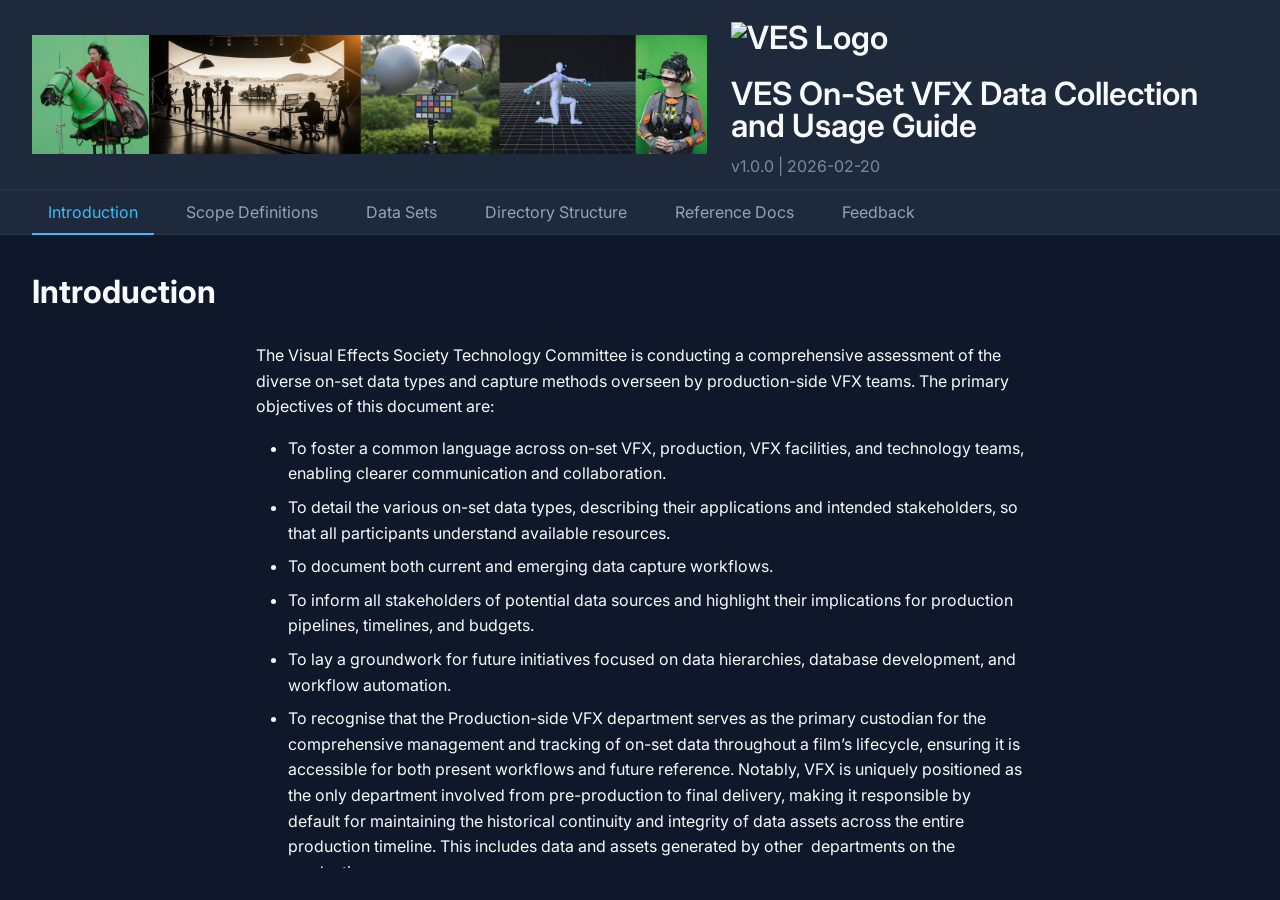
==== dashboard/index.html @ 569e851d "Adding Banner. Signed-off-by: Sam.Richards@taurich.org <Sam.Richards@taurich.org>" ====
<!DOCTYPE html>
<html lang="en">

<head>
    <meta charset="UTF-8">
    <meta name="viewport" content="width=device-width, initial-scale=1.0">
    <title>On-Set Data Specs</title>
    <link rel="icon" href="https://vesglobal.org/wp-content/uploads/2020/09/cropped-favicon-512-1-32x32.png"
        sizes="32x32" />
    <link rel="preconnect" href="https://fonts.googleapis.com">
    <link rel="preconnect" href="https://fonts.gstatic.com" crossorigin>
    <link href="https://fonts.googleapis.com/css2?family=Inter:wght@300;400;500;600&display=swap" rel="stylesheet">
    <link rel="stylesheet" href="styles.css?v=16">
</head>

<body>
    <header class="site-header">
        <div class="header-content">
            <img src="ves-banner.png" alt="VES Banner" class="header-banner">
            <h1><img height=40 src="ves-logo.png" alt="VES Logo" class="header-logo"> VES On-Set VFX Data Collection and
                Usage Guide <span id="version-info" class="version-info"></span></h1>
        </div>
    </header>

    <div class="tab-bar-container"
        style="background: var(--sidebar-bg); border-bottom: 1px solid var(--border-color); padding: 0 2rem;">
        <nav class="tab-nav" style="margin-bottom: 0; border-bottom: none;">
            <button class="tab-btn active" data-tab="Introduction">Introduction</button>
            <button class="tab-btn" data-tab="Scope Definitions">Scope Definitions</button>
            <button class="tab-btn" data-tab="Data Sets">Data Sets</button>
            <button class="tab-btn" data-tab="Directory Structure">Directory Structure</button>
            <button class="tab-btn" data-tab="Reference Docs">Reference Docs</button>
            <button class="tab-btn" data-tab="Feedback">Feedback</button>
        </nav>
    </div>

    <div class="app-container">
        <aside class="sidebar" id="sidebar">
            <div class="logo">
                <!-- <h1>On-Set Specs</h1> removed as per feedback -->
            </div>

            <div class="sidebar-header">
                <h2>Filters</h2>
                <div class="sidebar-actions">
                    <button id="reset-filters-btn" class="reset-btn" aria-label="Reset filters">Reset</button>
                    <button id="mobile-filter-close-btn" class="action-btn mobile-only"
                        aria-label="Close filters">Apply</button>
                </div>
            </div>

            <div id="filter-container">
                <div class="filter-section">
                    <h3>VFX Types</h3>
                    <div id="vfx-type-filters" class="filter-group">
                        <!-- Checkboxes injected by JS -->
                    </div>
                </div>

                <div class="filter-section">
                    <h3>Scope</h3>
                    <div id="scope-filters" class="filter-group">
                        <!-- Checkboxes injected by JS -->
                    </div>
                </div>

                <div class="filter-section">
                    <h3>Creators</h3>
                    <div id="creator-filters" class="filter-group">
                        <!-- Checkboxes injected by JS -->
                    </div>
                </div>

                <div class="filter-section">
                    <h3>Consumers</h3>
                    <div id="consumer-filters" class="filter-group">
                        <!-- Checkboxes injected by JS -->
                    </div>
                </div>
            </div>
        </aside>

        <main class="main-content">
            <!-- Tab Nav moved up -->

            <header class="top-bar" id="specs-header">
                <input type="text" id="search-input" placeholder="Search specs...">
                <div class="stats" id="stats-display">Showing all items</div>
                <button id="mobile-filter-btn" class="action-btn mobile-only hidden" aria-label="Filters">
                    <svg xmlns="http://www.w3.org/2000/svg" width="20" height="20" viewBox="0 0 24 24" fill="none"
                        stroke="currentColor" stroke-width="2" stroke-linecap="round" stroke-linejoin="round">
                        <polygon points="22 3 2 3 10 12.46 10 19 14 21 14 12.46 22 3"></polygon>
                    </svg>
                    <span style="margin-left: 8px;">Filters</span>
                </button>
                <button id="print-btn" class="action-btn" aria-label="Print">
                    <svg xmlns="http://www.w3.org/2000/svg" width="20" height="20" viewBox="0 0 24 24" fill="none"
                        stroke="currentColor" stroke-width="2" stroke-linecap="round" stroke-linejoin="round">
                        <polyline points="6 9 6 2 18 2 18 9"></polyline>
                        <path d="M6 18H4a2 2 0 0 1-2-2v-5a2 2 0 0 1 2-2h16a2 2 0 0 1 2 2v5a2 2 0 0 1-2 2h-2"></path>
                        <rect x="6" y="14" width="12" height="8"></rect>
                    </svg>
                </button>
            </header>

            <div id="content-grid" class="grid-container">
                <!-- Cards injected by JS -->
            </div>
        </main>
    </div>

    <div id="tooltip" class="tooltip hidden"></div>
    <script src="../data/data.js"></script>
    <script src="../data/directory_data.js"></script>
    <script src="app.js"></script>
</body>

</html>
---- dashboard/styles.css ----
:root {
    --bg-color: #0f172a;
    --sidebar-bg: #1e293b;
    --card-bg: rgba(30, 41, 59, 0.7);
    --text-primary: #f8fafc;
    --text-secondary: #94a3b8;
    --accent-color: #38bdf8;
    --border-color: rgba(148, 163, 184, 0.1);
}

* {
    box-sizing: border-box;
    margin: 0;
    padding: 0;
}

body {
    font-family: 'Inter', sans-serif;
    background-color: var(--bg-color);
    color: var(--text-primary);
    height: 100vh;
    overflow: hidden;
    display: flex;
    flex-direction: column;
}

.site-header {
    background-color: var(--sidebar-bg);
    padding: 1rem 2rem;
    border-bottom: 1px solid var(--border-color);
    flex-shrink: 0;
}

.header-content {
    display: flex;
    align-items: center;
    gap: 1.5rem;
}

.header-banner {
    max-height: 120px;
    width: auto;
    max-width: 100%;
}

.header-logo {
    height: 40px;
    vertical-align: bottom;
    /* Adjust size as needed */
    width: auto;
}

.site-header h1 {
    padding-top: 5px;
    font-size: 2rem;
    font-weight: 600;
    color: var(--text-primary);
    margin: 0;
    line-height: 1;
    /* Fix vertical alignment */
    transform: translateY(1px);
    display: flex;
    align-items: baseline;
    flex-wrap: wrap;
    gap: 1rem;
}

.version-info {
    font-size: 1rem;
    font-weight: 400;
    color: var(--text-secondary);
    opacity: 0.8;
}

.app-container {
    display: flex;
    flex: 1;
    overflow: hidden;
}

/* Sidebar */
.sidebar {
    width: 300px;
    background-color: var(--sidebar-bg);
    padding: 2rem;
    border-right: 1px solid var(--border-color);
    overflow-y: auto;
    /* Scroll if content exceeds height */
    height: 100%;
    /* Fill the app-container height specifically */
    /* Remove sticky if it was checking viewport anyway, or keep it if scrolling the main content page */
    /* Assuming fixed sidebar design: */
}

.logo h1 {
    font-size: 1.5rem;
    font-weight: 600;
    color: var(--accent-color);
    margin-bottom: 2rem;
}

.filter-section {
    margin-bottom: 2rem;
}

.sidebar-header {
    display: flex;
    justify-content: space-between;
    align-items: center;
    margin-bottom: 2rem;
}

.sidebar-header h2 {
    font-size: 1.25rem;
    color: var(--text-primary);
    font-weight: 600;
}

.reset-btn {
    background: transparent;
    color: var(--accent-color);
    border: 1px solid var(--accent-color);
    padding: 0.25rem 0.75rem;
    border-radius: 4px;
    font-size: 0.8rem;
    cursor: pointer;
    transition: all 0.2s;
}

.reset-btn:hover {
    background: rgba(56, 189, 248, 0.1);
}


.filter-section h3 {
    font-size: 0.875rem;
    text-transform: uppercase;
    color: var(--text-secondary);
    margin-bottom: 1rem;
    letter-spacing: 0.05em;
}

.filter-group {
    display: flex;
    flex-direction: column;
    gap: 0.5rem;
}

.checkbox-label {
    display: flex;
    align-items: center;
    gap: 0.75rem;
    font-size: 0.9rem;
    cursor: pointer;
    color: var(--text-secondary);
    transition: color 0.2s;
}

.checkbox-label:hover {
    color: var(--text-primary);
}

.checkbox-label input {
    accent-color: var(--accent-color);
}

/* Main Content */
.main-content {
    flex: 1;
    display: flex;
    flex-direction: column;
    overflow: hidden;
    padding: 2rem;
}

.top-bar {
    display: flex;
    justify-content: space-between;
    align-items: center;
    margin-bottom: 2rem;
}

#search-input {
    background: var(--card-bg);
    border: 1px solid var(--border-color);
    color: var(--text-primary);
    padding: 0.75rem 1rem;
    border-radius: 8px;
    width: 300px;
    font-size: 0.9rem;
}

#search-input::placeholder {
    color: var(--text-secondary);
}

.stats {
    font-size: 0.9rem;
    color: var(--text-secondary);
    margin-left: 1rem;
}

.grid-container {
    display: grid;
    grid-template-columns: repeat(auto-fill, minmax(300px, 1fr));
    gap: 1.5rem;
    overflow-y: auto;
    padding-bottom: 2rem;
    padding-top: 5px;
}

.grid-container.text-view-mode {
    display: block;
    width: 100%;
}

/* Cards */
.card {
    background: var(--card-bg);
    border: 1px solid var(--border-color);
    border-radius: 12px;
    padding: 1.5rem;
    backdrop-filter: blur(10px);
    transition: transform 0.2s, border-color 0.2s;
}

.card:hover {
    transform: translateY(-2px);
    border-color: var(--accent-color);
}

.card-header {
    margin-bottom: 1rem;
    border-bottom: 1px solid var(--border-color);
    padding-bottom: 0.75rem;
}

.card-title {
    font-size: 1.1rem;
    font-weight: 500;
    color: var(--text-primary);
}

.card-subtitle {
    font-size: 0.8rem;
    color: var(--text-secondary);
    margin-top: 0.25rem;
}

.card-body {
    display: flex;
    flex-direction: column;
    gap: 0.75rem;
}

.field-group {
    font-size: 0.9rem;
}

.field-label {
    display: block;
    color: var(--text-secondary);
    font-size: 0.75rem;
    margin-bottom: 0.25rem;
}

.tag-container {
    display: flex;
    flex-wrap: wrap;
    gap: 0.5rem;
}

.tag {
    background: rgba(56, 189, 248, 0.1);
    color: var(--accent-color);
    padding: 0.25rem 0.5rem;
    border-radius: 4px;
    font-size: 0.75rem;
}

/* Scrollbar */
::-webkit-scrollbar {
    width: 8px;
}

::-webkit-scrollbar-track {
    background: transparent;
}

::-webkit-scrollbar-thumb {
    background: rgba(255, 255, 255, 0.2);
    /* Visible track against dark backgrounds */
    border-radius: 4px;
}

::-webkit-scrollbar-thumb:hover {
    background: rgba(255, 255, 255, 0.3);
}

/* Tabs */
.tab-nav {
    display: flex;
    gap: 1rem;
    margin-bottom: 2rem;
    border-bottom: 1px solid var(--border-color);
}

.tab-btn {
    background: transparent;
    border: none;
    color: var(--text-secondary);
    padding: 0.75rem 1rem;
    cursor: pointer;
    font-size: 1rem;
    font-family: inherit;
    position: relative;
    white-space: nowrap;
    flex-shrink: 0;
}

.tab-btn.active {
    color: var(--accent-color);
}

.tab-btn.active::after {
    content: '';
    position: absolute;
    bottom: -1px;
    left: 0;
    width: 100%;
    height: 2px;
    background-color: var(--accent-color);
}

.tab-btn:hover {
    color: var(--text-primary);
}

/* Hierarchy Styling */
.section-h1 {
    grid-column: 1 / -1;
    margin-top: 2rem;
    margin-bottom: 1rem;
    padding-bottom: 0.5rem;
    border-bottom: 1px solid var(--border-color);
}

h1 {
    padding-top: 0px;
}

.section-h1 h2 {
    font-size: 1.5rem;
    color: var(--text-primary);
    font-weight: 600;
}

.section-h2 {
    grid-column: 1 / -1;
    margin-top: 1rem;
    margin-bottom: 0.5rem;
}

.section-h2 h3 {
    font-size: 1.25rem;
    color: var(--accent-color);
    font-weight: 500;
}

/* Tooltips */
.tooltip {
    position: fixed;
    background: rgba(0, 0, 0, 0.9);
    color: white;
    padding: 0.8rem 1rem;
    border-radius: 6px;
    max-width: 350px;
    font-size: 0.9rem;
    line-height: 1.5;
    z-index: 10000;
    pointer-events: none;
    opacity: 0;
    transition: opacity 0.2s ease, transform 0.2s ease;
    box-shadow: 0 4px 12px rgba(0, 0, 0, 0.3);
    border: 1px solid rgba(255, 255, 255, 0.1);
}

.tooltip.visible {
    opacity: 1;
}

/* Utilities */
.hidden {
    display: none !important;
}

.mobile-only {
    display: none !important;
}

/* Force override Google Doc styles in Introduction */
.intro-block,
.intro-block * {
    color: var(--text-primary) !important;
    background-color: transparent !important;
    font-family: 'Inter', sans-serif !important;
    /* Optional: force consistent font */
}

.intro-block a {
    color: var(--accent-color) !important;
    text-decoration: underline;
}

/* Global override for Google Doc styles in other tabs (Scope, Specs) */
.main-content [class^="c"],
.main-content p,
.main-content li,
.main-content h1,
.main-content h2,
.main-content h3,
.main-content h4,
.main-content h5,
.main-content h6,
.main-content td,
.main-content th {
    color: var(--text-primary) !important;
    background-color: transparent !important;
}

.main-content p {
    margin-bottom: 1rem !important;
}

.main-content .c17 {
    line-height: inherit !important;
}

.text-content {
    color: var(--text-secondary);
    line-height: 1.6;
    max-width: 800px;
    width: 100%;
    margin: 0 auto;
    grid-column: 1 / -1 !important;
    padding: 0 1rem;
}

.text-content a {
    color: #7dd3fc;
    /* Light blue (Sky 300) for better contrast on dark bg */
    text-decoration: underline;
    transition: color 0.2s;
}

.text-content a:hover {
    color: #bae6fd;
    /* Very light blue (Sky 200) on hover */
}

.text-content ul,
.text-content ol {
    padding-left: 2rem;
    margin-bottom: 1rem;
    list-style-position: outside;
}

.text-content li {
    margin-bottom: 0.5rem;
}

/* Tree View Styles */
.tree-root,
.tree-children {
    list-style-type: none;
    padding-left: 0;
    margin: 0;
}

.tree-view-container {
    /* Layout: Center in grid */
    grid-column: 1 / -1;
    width: 100%;
    max-width: 1000px;
    margin: 0 auto;

    /* Style */
    background-color: var(--card-bg);
    padding: 30px 60px 30px 40px;
    /* Top Right Bottom Left - Extra right padding */
    border-radius: 12px;
    border: 1px solid var(--border-color);
}

.tree-children {
    padding-left: 30px !important;
    border-left: 2px solid rgba(148, 163, 184, 0.3) !important;
    margin-left: 10px !important;
    /* Removed display: block !important to allow toggling via .hidden class */
}

.tree-node {
    margin: 4px 0;
}

.tree-content {
    display: flex;
    align-items: center;
    padding: 6px 10px;
    cursor: pointer;
    border-radius: 4px;
    color: var(--text-primary);
    transition: background-color 0.2s;
    /* font-family: monospace; Removed per user request */
    font-size: 0.9em;
}

.tree-content:hover {
    background-color: rgba(255, 255, 255, 0.05);
}

.tree-icon {
    margin-right: 8px;
    font-size: 1.1em;
    opacity: 0.7;
}

.tree-toggle {
    margin-right: 5px;
    width: 14px;
    text-align: center;
    font-size: 0.8em;
    color: var(--text-secondary);
}

.tree-toggle.empty {
    opacity: 0;
    pointer-events: none;
}

@media print {

    /* Hide non-printable elements */
    .sidebar,
    .top-bar,
    .tab-nav,
    #filter-container,
    .tree-controls {
        display: none !important;
    }

    /* Repeat header on every page */
    .site-header {
        display: block !important;
        position: fixed;
        top: 0;
        left: 0;
        width: 100%;
        background: white;
        border-bottom: 2px solid black;
        z-index: 1000;
        padding-left: 0;
        border-bottom: 2px solid black;
    }

    .site-header h1 {
        color: black !important;
    }

    .version-info {
        color: black !important;
        opacity: 1;
    }

    /* Tree View Styles */
    .tree-root,
    .tree-children {
        list-style-type: none;
        padding-left: 0;
        margin: 0;
    }

    .tree-view-container {
        /* DEBUG: Dark red background to verify styles are loading */
        background-color: rgba(50, 20, 20, 0.5);
        padding: 10px;
        border-radius: 8px;
    }

    .tree-children {
        /* Indent the container of children */
        padding-left: 30px !important;
        /* Add a visible border line */
        border-left: 2px solid rgba(255, 255, 255, 0.3) !important;
        margin-left: 10px !important;
        display: block !important;
    }

    .tree-node {
        margin: 4px 0;
    }

    .tree-content {
        display: flex;
        align-items: center;
        padding: 6px 10px;
        cursor: pointer;
        border-radius: 4px;
        color: var(--text-color);
        transition: background-color 0.2s;
        font-family: var(--font-mono);
        /* Use monospace for file names */
        font-size: 0.9em;
    }

    .tree-content:hover {
        background-color: var(--bg-hover);
    }

    .tree-icon {
        margin-right: 8px;
        font-size: 1.1em;
        opacity: 0.7;
    }

    .tree-toggle {
        margin-right: 5px;
        width: 14px;
        text-align: center;
        font-size: 0.8em;
        color: var(--text-muted);
    }

    .tree-toggle.empty {
        opacity: 0;
        pointer-events: none;
    }

    /* Folder/File Icons can be refined here if we distinguish files later */
    /* Layout adjustments */
    body {
        height: auto;
        overflow: visible;
        background-color: white;
        color: black;
        margin-top: 4rem;
        /* Make space for fixed header */
    }

    .app-container {
        display: block;
        height: auto;
        overflow: visible;
    }

    .main-content {
        padding: 0;
        overflow: visible;
        display: block;
    }

    .grid-container {
        display: block;
        /* Print as list usually better */
        grid-template-columns: 1fr;
        padding-bottom: 0;
    }

    /* Card styling for print */
    .card {
        border: 1px solid #ccc;
        background: white;
        box-shadow: none;
        margin-bottom: 1rem;
        break-inside: avoid;
        color: black;
    }

    .card-title {
        color: black;
        font-weight: bold;
    }

    .card-body p,
    .card-body li {
        color: black;
    }

    /* Introduction Text */
    .text-content {
        width: 100%;
        max-width: 100%;
        color: black;
    }

    .intro-block,
    .intro-block * {
        color: black !important;
    }

    /* Ensure links are handled effectively? Optional: show href */

    /* Global Text overrides */
    h1,
    h2,
    h3,
    h4,
    h5,
    h6,
    p,
    li,
    td,
    th {
        color: black !important;
    }
}

/* Original styles continued */
.text-block-directory-structure p {
    margin-bottom: 0 !important;
    font-family: monospace !important;
    white-space: pre-wrap;
    /* or pre, but pre-wrap safer for mobile */
    line-height: 1.2;
}

.filter-toggle {
    background: none;
    border: none;
    color: var(--accent-color);
    font-size: 0.8rem;
    cursor: pointer;
    padding: 0;
    margin-top: 0.5rem;
    text-decoration: underline;
}

.filter-toggle:hover {
    color: var(--text-primary);
}

.action-btn {
    background: transparent;
    color: var(--text-secondary);
    border: none;
    padding: 0.5rem;
    border-radius: 4px;
    cursor: pointer;
    margin-left: auto;
    /* Push to right */
    display: flex;
    align-items: center;
    justify-content: center;
    transition: color 0.2s;
}

.action-btn:hover {
    background: var(--background-hover);
    color: var(--text-primary);
}

/* Mobile Responsiveness */
@media screen and (max-width: 768px) {
    .mobile-only {
        display: inline-flex !important;
    }

    body.filter-modal-open {
        overflow: hidden;
    }

    .app-container {
        display: block;
        overflow: auto;
    }

    .sidebar {
        display: none;
        /* Hidden by default on mobile */
        position: fixed;
        top: 0;
        left: 0;
        width: 100%;
        height: 100%;
        z-index: 9999;
        background-color: var(--bg-color);
        /* Opaque background */
        border: none;
        padding: 1.5rem;
        overflow-y: auto;
    }

    .sidebar.modal-open {
        display: block;
    }

    .sidebar-header {
        display: flex;
        justify-content: space-between;
        align-items: center;
        margin-bottom: 2rem;
        padding-bottom: 1rem;
        border-bottom: 1px solid var(--border-color);
    }

    .sidebar-actions {
        display: flex;
        gap: 1rem;
        align-items: center;
    }

    .sidebar-header h2 {
        font-size: 1.25rem;
        margin: 0;
    }

    .filter-section {
        margin-bottom: 1rem;
    }

    .filter-section h3 {
        font-size: 0.8rem;
        margin-bottom: 0.5rem;
    }

    .main-content {
        padding: 1rem;
        overflow: visible;
    }

    .top-bar {
        flex-direction: row;
        flex-wrap: wrap;
        align-items: center;
        justify-content: space-between;
        gap: 0.75rem;
        margin-bottom: 1rem;
    }

    #search-input {
        width: calc(100% - 130px);
        /* Leave room for print/filter buttons */
    }

    #stats-display {
        flex-basis: 100%;
        margin-left: 0;
        order: 3;
        /* Push below search and buttons */
    }

    #mobile-filter-btn {
        margin-left: auto;
    }

    .action-btn {
        margin-left: 0;
    }

    .tab-bar-container {
        padding: 0 1rem !important;
    }

    .tab-nav {
        flex-wrap: nowrap;
        overflow-x: auto;
        -webkit-overflow-scrolling: touch;
        padding-bottom: 8px;
        margin-bottom: 1rem;
    }

    .site-header {
        padding: 0.5rem 1rem;
        /* Smaller padding for mobile/landscape */
    }

    .header-content {
        flex-direction: column;
        align-items: flex-start;
        gap: 0.5rem;
    }

    .site-header h1 {
        font-size: 1rem;
        /* Smaller font for title */
        gap: 0.5rem;
    }

    .header-logo {
        height: 20px;
        /* Smaller logo */
    }

    .grid-container {
        grid-template-columns: 1fr;
    }
}

@media screen and (max-width: 480px) {
    .header-banner {
        display: none;
    }
}
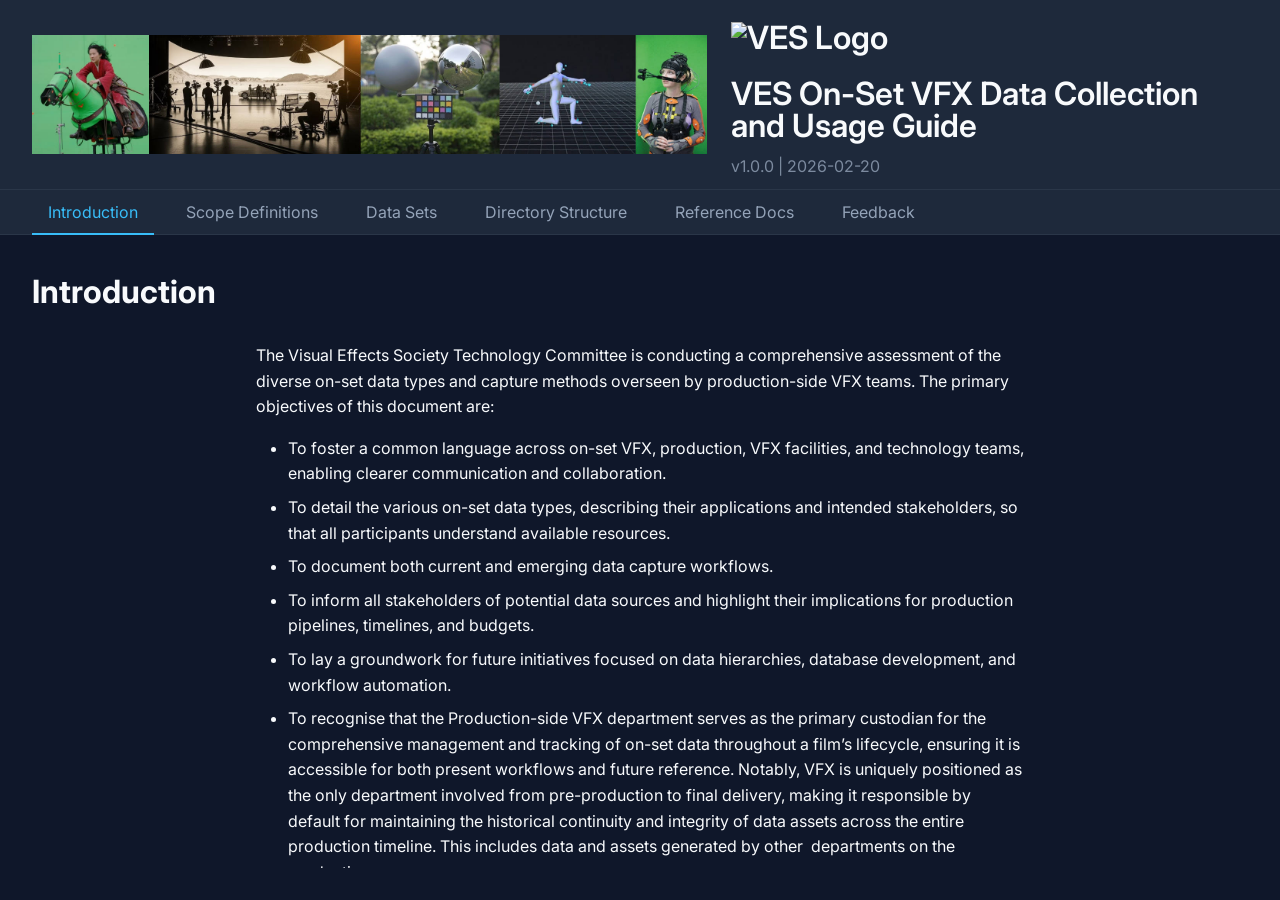
==== commit 8e5f2335: "Adding a jpeg version of the banner. Signed-off-by: Sam.Richards@taurich.org <Sam.Richards@taurich.o" ====
--- a/dashboard/index.html
+++ b/dashboard/index.html
@@ -16,7 +16,7 @@
 <body>
     <header class="site-header">
         <div class="header-content">
-            <img src="ves-banner.png" alt="VES Banner" class="header-banner">
+            <img src="ves-banner.jpg" alt="VES Banner" class="header-banner">
             <h1><img height=40 src="ves-logo.png" alt="VES Logo" class="header-logo"> VES On-Set VFX Data Collection and
                 Usage Guide <span id="version-info" class="version-info"></span></h1>
         </div>
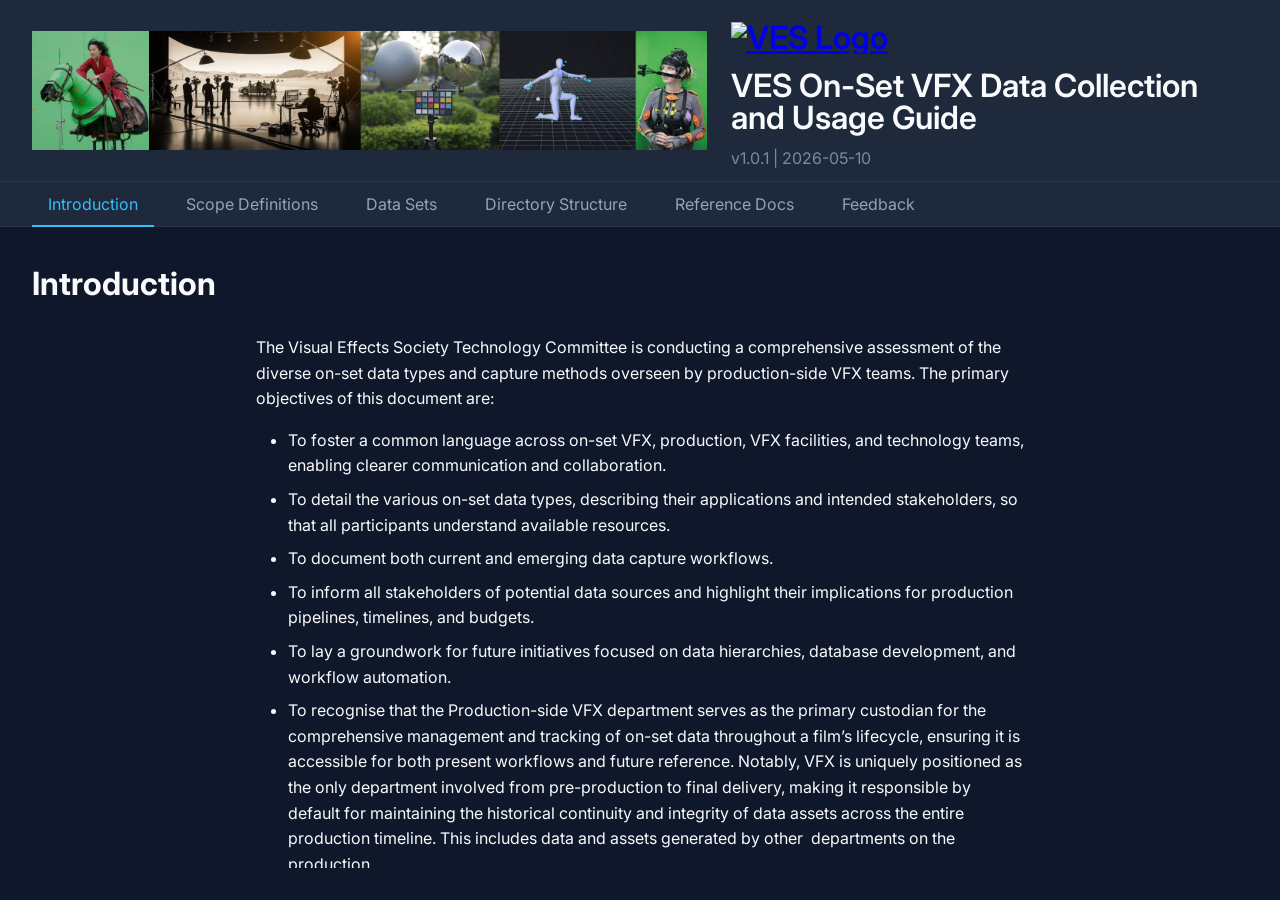
==== commit d30879cc: "Fixing printing. Versioned up, and fixed some of the printing issues." ====
--- a/dashboard/index.html
+++ b/dashboard/index.html
@@ -17,7 +17,7 @@
     <header class="site-header">
         <div class="header-content">
             <img src="ves-banner.jpg" alt="VES Banner" class="header-banner">
-            <h1><img height=40 src="ves-logo.png" alt="VES Logo" class="header-logo"> VES On-Set VFX Data Collection and
+            <h1><a href="https://vesglobal.org/" target="_blank" rel="noopener" aria-label="VES website"><img height=40 src="ves-logo.png" alt="VES Logo" class="header-logo"></a> VES On-Set VFX Data Collection and
                 Usage Guide <span id="version-info" class="version-info"></span></h1>
         </div>
     </header>
@@ -110,9 +110,16 @@
     </div>
 
     <div id="tooltip" class="tooltip hidden"></div>
-    <script src="../data/data.js"></script>
-    <script src="../data/directory_data.js"></script>
     <script src="app.js"></script>
+    <!-- Google tag (gtag.js) -->
+    <script async src="https://www.googletagmanager.com/gtag/js?id=G-FDWGQLTRBV"></script>
+    <script>
+        window.dataLayer = window.dataLayer || [];
+        function gtag() { dataLayer.push(arguments); }
+        gtag('js', new Date());
+
+        gtag('config', 'G-FDWGQLTRBV');
+    </script>
 </body>
 
 </html>
--- a/dashboard/styles.css
+++ b/dashboard/styles.css
@@ -545,26 +545,25 @@
     .top-bar,
     .tab-nav,
     #filter-container,
-    .tree-controls {
+    .tree-controls,
+    .header-banner,
+    .header-logo {
         display: none !important;
     }
 
-    /* Repeat header on every page */
+    /* Header — static so it appears once on page 1 without overlapping
+       content on subsequent pages (position:fixed caused overlap on pages 2+) */
     .site-header {
         display: block !important;
-        position: fixed;
-        top: 0;
-        left: 0;
-        width: 100%;
+        position: static;
         background: white;
         border-bottom: 2px solid black;
-        z-index: 1000;
         padding-left: 0;
-        border-bottom: 2px solid black;
     }
 
     .site-header h1 {
         color: black !important;
+        font-size: 80%;
     }
 
     .version-info {
@@ -643,8 +642,6 @@
         overflow: visible;
         background-color: white;
         color: black;
-        margin-top: 4rem;
-        /* Make space for fixed header */
     }
 
     .app-container {
@@ -664,6 +661,11 @@
         /* Print as list usually better */
         grid-template-columns: 1fr;
         padding-bottom: 0;
+    }
+
+    /* Keep section headings attached to the first card that follows */
+    .section-h1 {
+        break-after: avoid;
     }
 
     /* Card styling for print */
@@ -716,13 +718,6 @@
 }
 
 /* Original styles continued */
-.text-block-directory-structure p {
-    margin-bottom: 0 !important;
-    font-family: monospace !important;
-    white-space: pre-wrap;
-    /* or pre, but pre-wrap safer for mobile */
-    line-height: 1.2;
-}
 
 .filter-toggle {
     background: none;
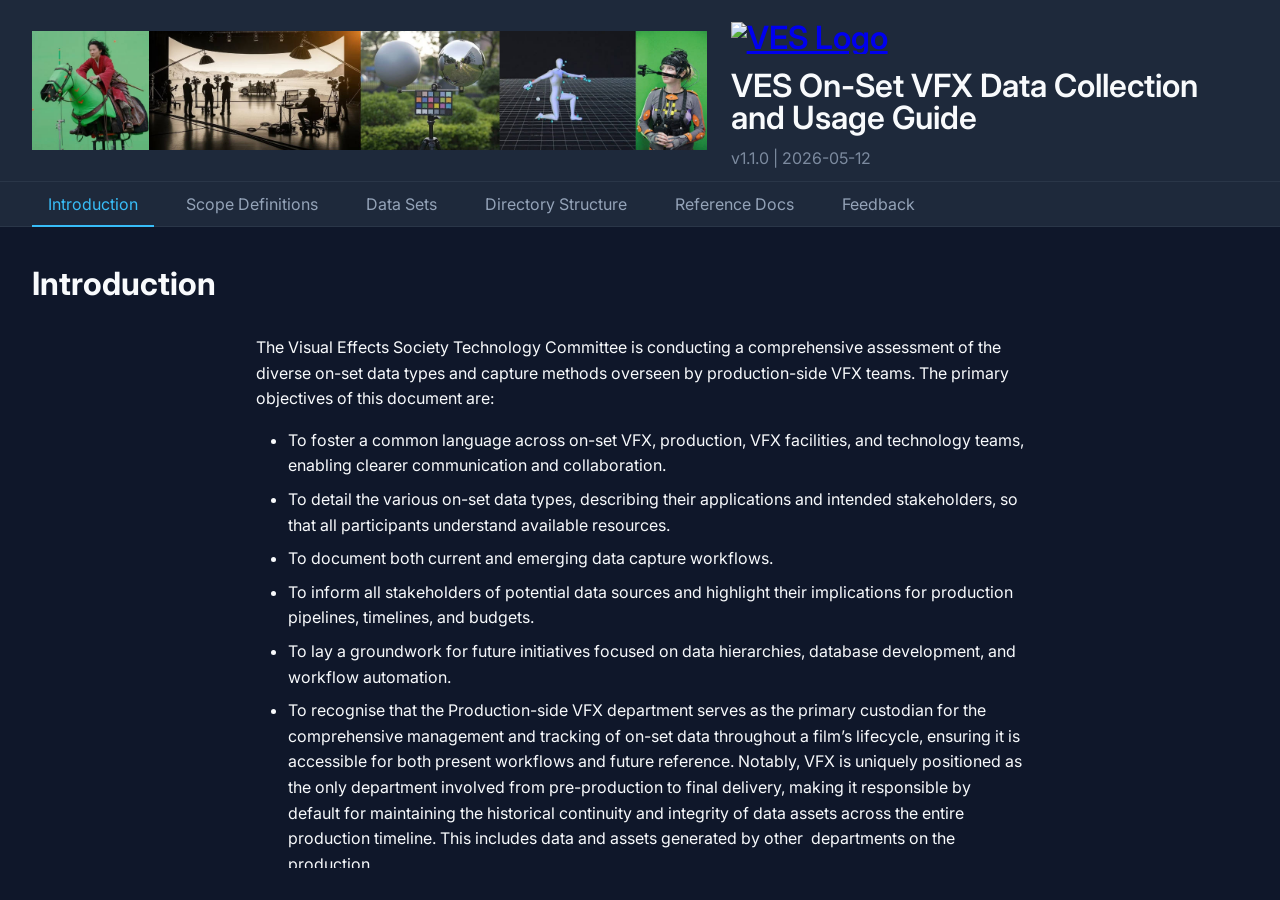
==== commit 5c00aa23: "Adding Editorial media. and making new PDF." ====
--- a/dashboard/index.html
+++ b/dashboard/index.html
@@ -11,6 +11,7 @@
     <link rel="preconnect" href="https://fonts.gstatic.com" crossorigin>
     <link href="https://fonts.googleapis.com/css2?family=Inter:wght@300;400;500;600&display=swap" rel="stylesheet">
     <link rel="stylesheet" href="styles.css?v=16">
+    <link rel="llms-txt" href="/llms.txt" type="text/plain">
 </head>
 
 <body>
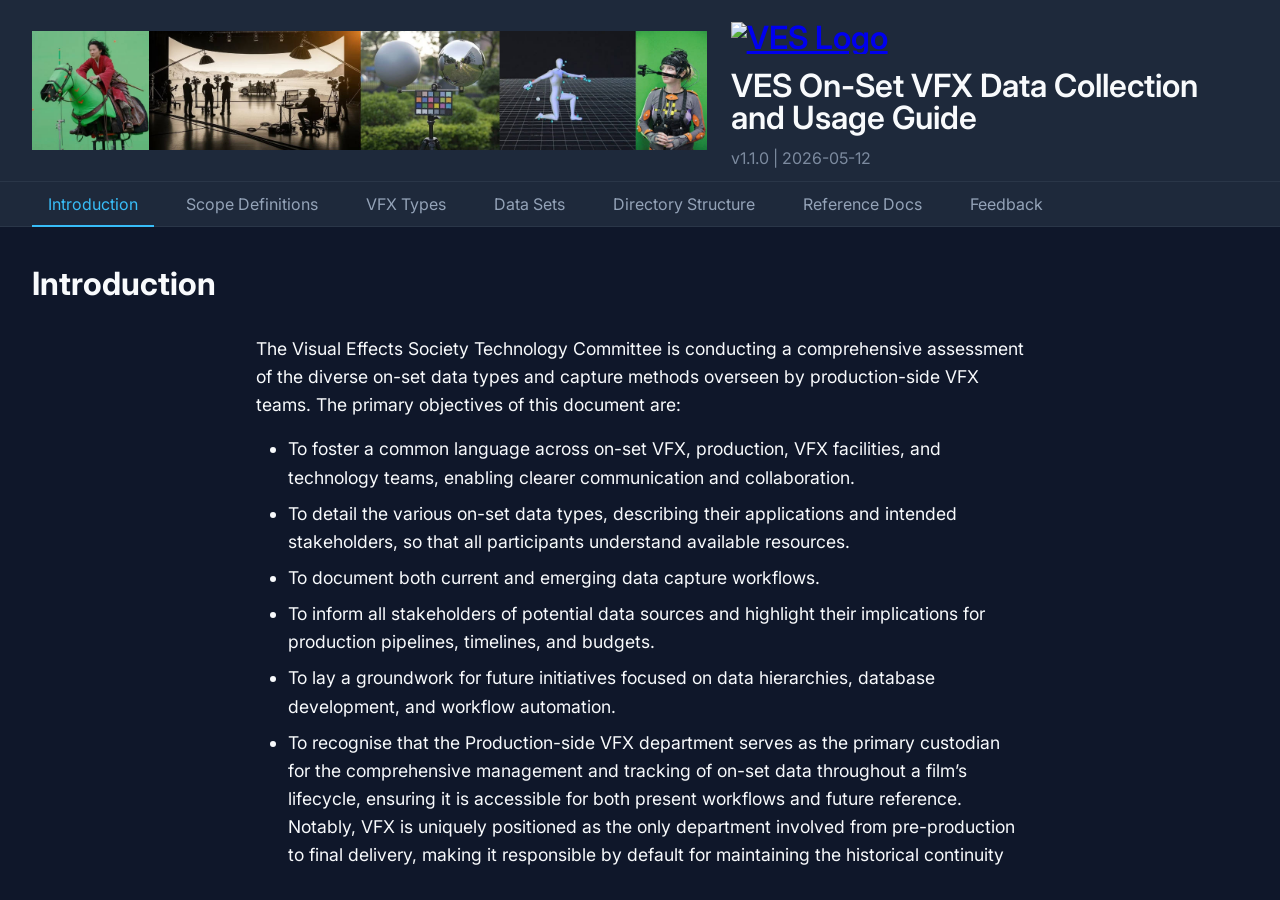
==== commit d4980f27: "Adding VFX Types tab." ====
--- a/dashboard/index.html
+++ b/dashboard/index.html
@@ -28,6 +28,7 @@
         <nav class="tab-nav" style="margin-bottom: 0; border-bottom: none;">
             <button class="tab-btn active" data-tab="Introduction">Introduction</button>
             <button class="tab-btn" data-tab="Scope Definitions">Scope Definitions</button>
+            <button class="tab-btn" data-tab="VFX Types">VFX Types</button>
             <button class="tab-btn" data-tab="Data Sets">Data Sets</button>
             <button class="tab-btn" data-tab="Directory Structure">Directory Structure</button>
             <button class="tab-btn" data-tab="Reference Docs">Reference Docs</button>
--- a/dashboard/styles.css
+++ b/dashboard/styles.css
@@ -439,11 +439,63 @@
 .text-content {
     color: var(--text-secondary);
     line-height: 1.6;
+    font-size: 1.1rem;
+}
+
+/* VFX Types Table */
+.vfx-types-table {
+    width: 100%;
+    border-collapse: collapse;
+    margin: 2rem 0;
+    background: var(--card-bg);
+    border-radius: 8px;
+    overflow: hidden;
+    border: 1px solid var(--border-color);
+}
+
+.vfx-types-table th, 
+.vfx-types-table td {
+    padding: 1.25rem;
+    text-align: left;
+    border-bottom: 1px solid var(--border-color);
+}
+
+.vfx-types-table th {
+    background: rgba(255, 255, 255, 0.05);
+    color: var(--accent-color);
+    font-weight: 600;
+    text-transform: uppercase;
+    font-size: 0.85rem;
+    letter-spacing: 0.05em;
+}
+
+.vfx-types-table td:first-child {
+    width: 30%;
+    font-weight: 600;
+    color: var(--text-primary);
+}
+
+.vfx-types-table tr:last-child td {
+    border-bottom: none;
+}
+
+.vfx-types-table tr:hover {
+    background: rgba(255, 255, 255, 0.02);
+}
+
+.text-content {
     max-width: 800px;
     width: 100%;
     margin: 0 auto;
+    color: var(--text-secondary);
+    line-height: 1.6;
+    font-size: 1.1rem;
     grid-column: 1 / -1 !important;
     padding: 0 1rem;
+}
+
+.text-content p {
+    margin-bottom: 1.5rem;
 }
 
 .text-content a {
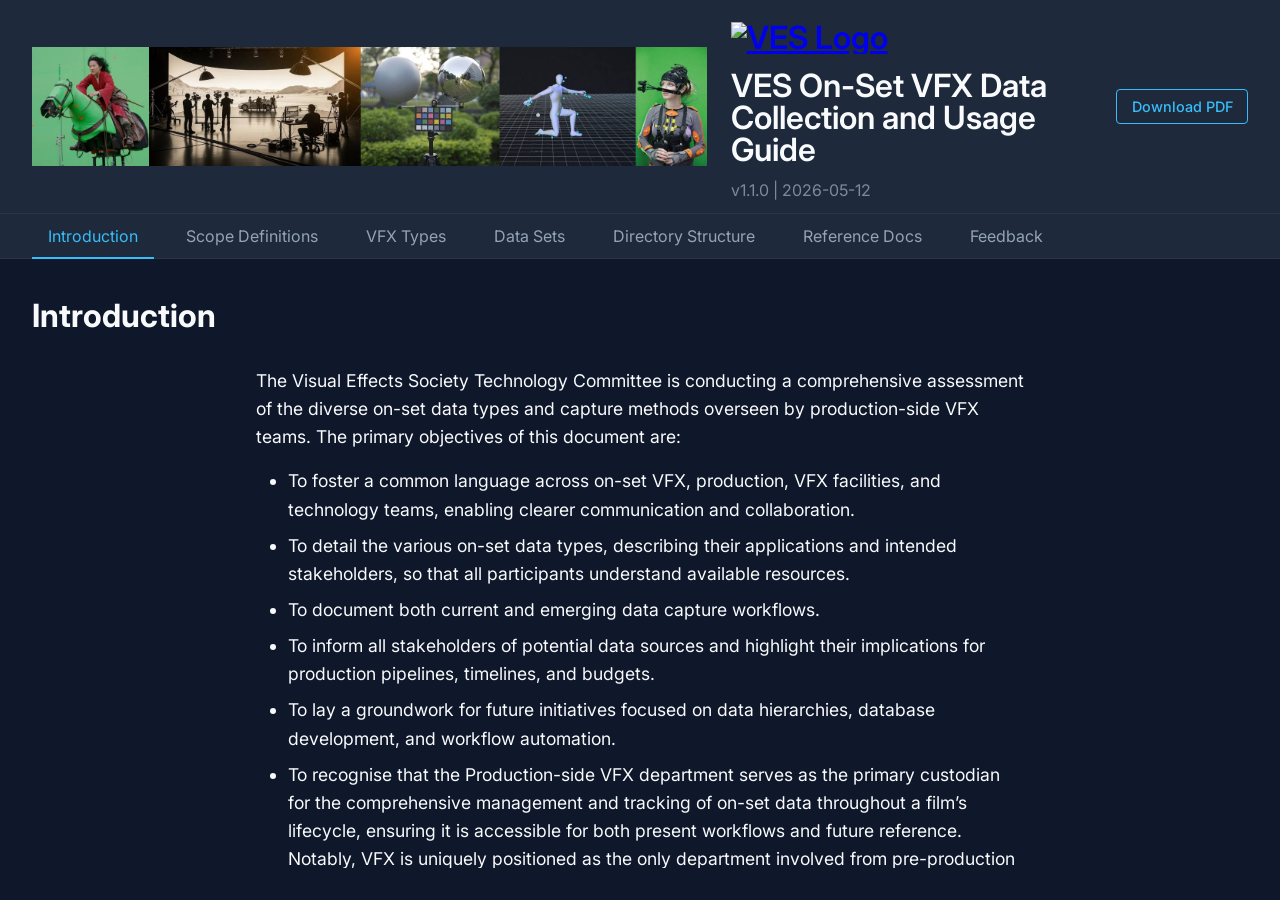
==== commit ce21ca8f: "Adding a PDF download link to the banner." ====
--- a/dashboard/index.html
+++ b/dashboard/index.html
@@ -20,6 +20,9 @@
             <img src="ves-banner.jpg" alt="VES Banner" class="header-banner">
             <h1><a href="https://vesglobal.org/" target="_blank" rel="noopener" aria-label="VES website"><img height=40 src="ves-logo.png" alt="VES Logo" class="header-logo"></a> VES On-Set VFX Data Collection and
                 Usage Guide <span id="version-info" class="version-info"></span></h1>
+            <a class="header-pdf-link"
+                href="https://ves-on-set-data.org/data/On-Set_VFX_Data_Collection_and_Usage_Guide_v1.1.0.pdf"
+                target="_blank" rel="noopener" aria-label="Download the latest PDF version of the guide">Download PDF</a>
         </div>
     </header>
 
--- a/dashboard/styles.css
+++ b/dashboard/styles.css
@@ -70,6 +70,26 @@
     font-weight: 400;
     color: var(--text-secondary);
     opacity: 0.8;
+}
+
+.header-pdf-link {
+    margin-left: auto;
+    /* Push to right */
+    flex-shrink: 0;
+    align-self: center;
+    font-size: 0.9rem;
+    font-weight: 500;
+    color: var(--accent-color);
+    text-decoration: none;
+    border: 1px solid var(--accent-color);
+    border-radius: 4px;
+    padding: 0.5rem 0.9rem;
+    transition: background 0.2s, color 0.2s;
+}
+
+.header-pdf-link:hover {
+    background: var(--accent-color);
+    color: var(--bg-color);
 }
 
 .app-container {
@@ -599,7 +619,8 @@
     #filter-container,
     .tree-controls,
     .header-banner,
-    .header-logo {
+    .header-logo,
+    .header-pdf-link {
         display: none !important;
     }
 
